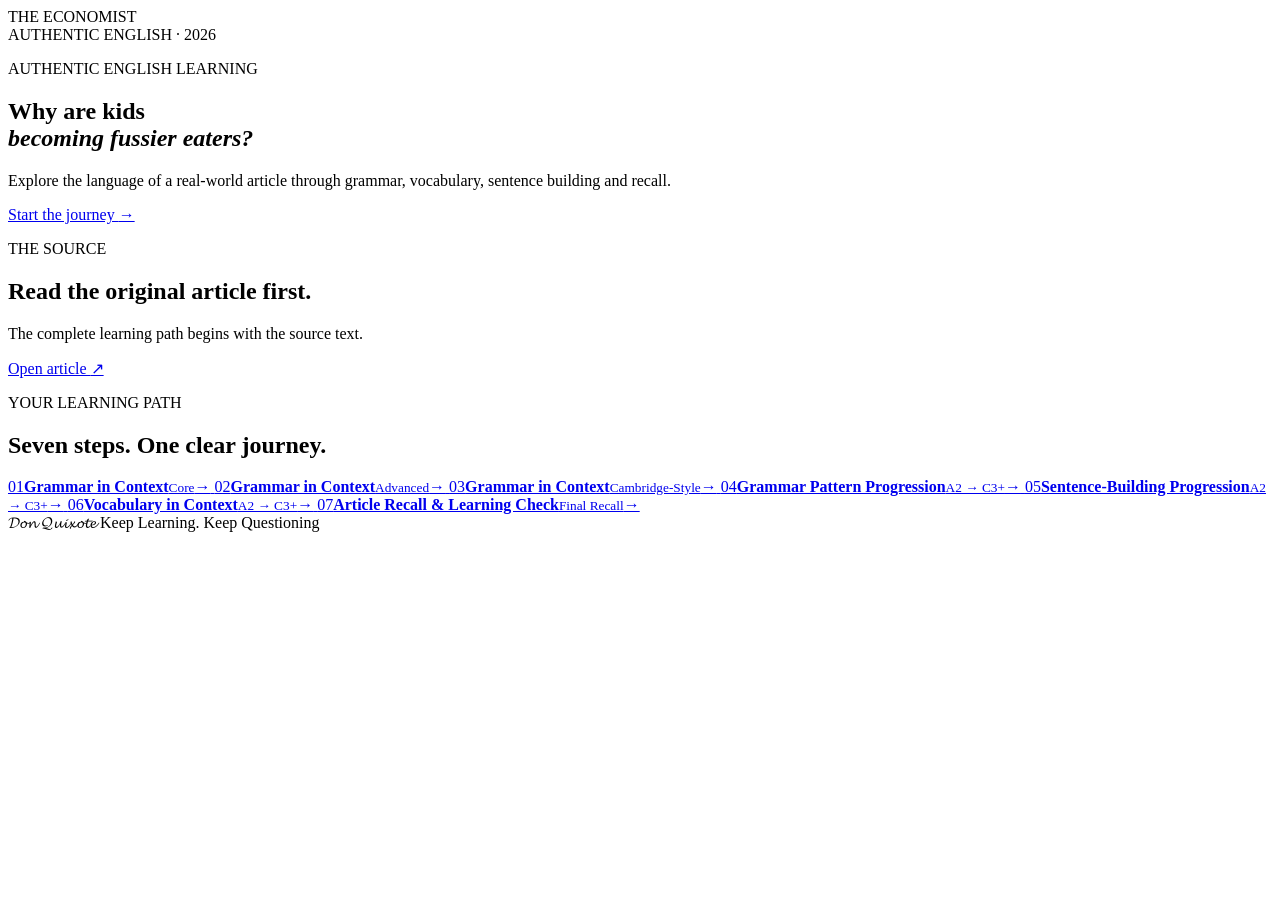
==== index.html @ 9273e47e "Add initial learning experience: index.html" ====
<!doctype html>
<html lang="en">
<head>
  <meta charset="UTF-8">
  <meta name="viewport" content="width=device-width, initial-scale=1.0">
  <meta name="description" content="An authentic English learning experience based on The Economist article Why are kids becoming fussier eaters?">
  <title>Why are kids becoming fussier eaters?</title>
  <link rel="stylesheet" href="style.css">
</head>
<body>
  <header class="topbar">
    <div class="brand">THE ECONOMIST</div>
    <div class="edition">AUTHENTIC ENGLISH · 2026</div>
  </header>

  <main>
    <section class="hero">
      <p class="eyebrow">AUTHENTIC ENGLISH LEARNING</p>
      <h1>Why are kids<br><em>becoming fussier eaters?</em></h1>
      <p class="intro">Explore the language of a real-world article through grammar, vocabulary, sentence building and recall.</p>
      <a class="primary" href="#journey">Start the journey <span>→</span></a>
    </section>

    <section class="article-strip">
      <div>
        <p class="eyebrow">THE SOURCE</p>
        <h2>Read the original article first.</h2>
        <p>The complete learning path begins with the source text.</p>
      </div>
      <a class="text-link" href="fussy eaters (The Economist UK - April 11 2026).pdf" target="_blank" rel="noopener">Open article <span>↗</span></a>
    </section>

    <section class="journey" id="journey">
      <div class="section-head">
        <p class="eyebrow">YOUR LEARNING PATH</p>
        <h2>Seven steps. One clear journey.</h2>
      </div>

      <div class="steps">
        <a href="01_Grammar_in_Context_Core.md" class="step">
          <span class="number">01</span><span><strong>Grammar in Context</strong><small>Core</small></span><span class="arrow">→</span>
        </a>
        <a href="02_Grammar_in_Context_Advanced.md" class="step">
          <span class="number">02</span><span><strong>Grammar in Context</strong><small>Advanced</small></span><span class="arrow">→</span>
        </a>
        <a href="03_Grammar_in_Context_Cambridge_Style.md" class="step">
          <span class="number">03</span><span><strong>Grammar in Context</strong><small>Cambridge-Style</small></span><span class="arrow">→</span>
        </a>
        <a href="04_Grammar_Pattern_Progression_A2_to_C3Plus.md" class="step">
          <span class="number">04</span><span><strong>Grammar Pattern Progression</strong><small>A2 → C3+</small></span><span class="arrow">→</span>
        </a>
        <a href="05_Sentence_Building_Progression_A2_to_C3Plus.md" class="step">
          <span class="number">05</span><span><strong>Sentence-Building Progression</strong><small>A2 → C3+</small></span><span class="arrow">→</span>
        </a>
        <a href="06_Vocabulary_in_Context_A2_to_C3Plus.md" class="step">
          <span class="number">06</span><span><strong>Vocabulary in Context</strong><small>A2 → C3+</small></span><span class="arrow">→</span>
        </a>
        <a href="ARTICLE RECALL & LEARNING CHECK.md" class="step final">
          <span class="number">07</span><span><strong>Article Recall & Learning Check</strong><small>Final Recall</small></span><span class="arrow">→</span>
        </a>
      </div>
    </section>
  </main>

  <footer>
    <span>𝓓𝓸𝓷 𝓠𝓾𝓲𝔁𝓸𝓽𝓮</span>
    <span>Keep Learning. Keep Questioning</span>
  </footer>

  <script src="script.js"></script>
</body>
</html>
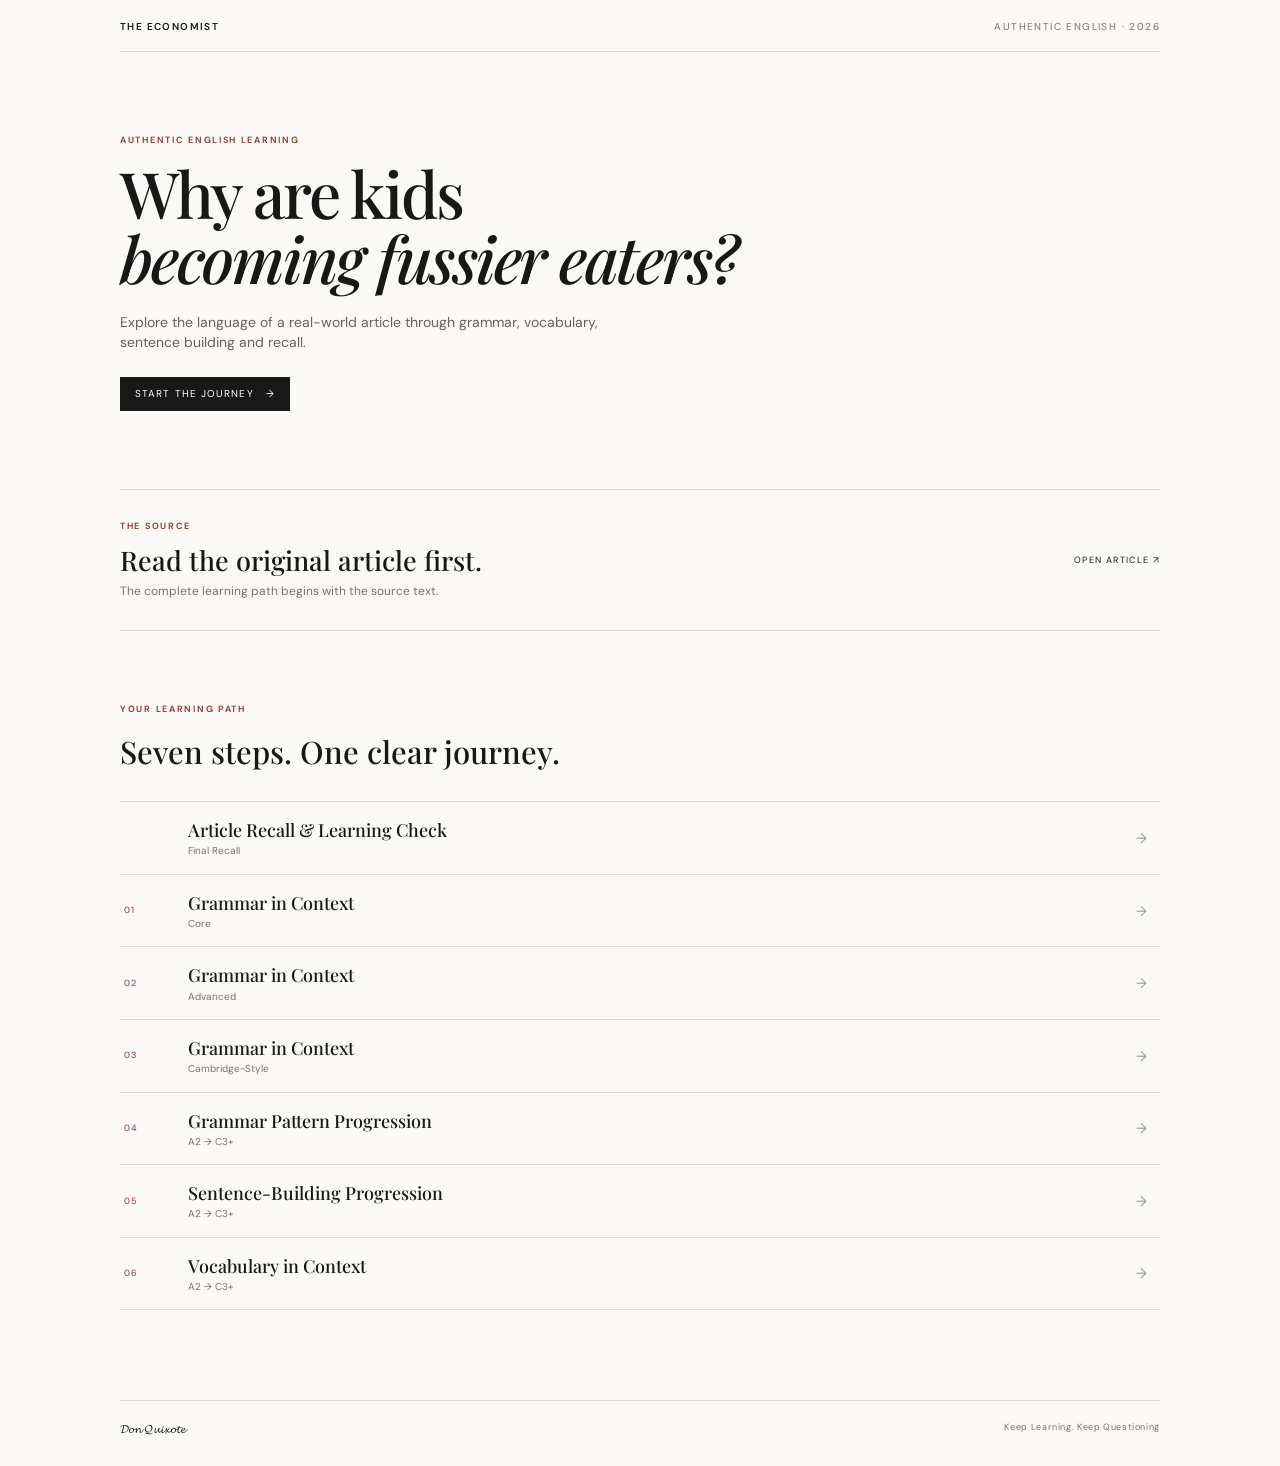
==== commit 9c60bfd5: "Reorder learning path with final recall first" ====
--- a/index.html
+++ b/index.html
@@ -37,6 +37,9 @@
       </div>
 
       <div class="steps">
+        <a href="ARTICLE RECALL & LEARNING CHECK.md" class="step final">
+          <span class="number"></span><span><strong>Article Recall & Learning Check</strong><small>Final Recall</small></span><span class="arrow">→</span>
+        </a>
         <a href="01_Grammar_in_Context_Core.md" class="step">
           <span class="number">01</span><span><strong>Grammar in Context</strong><small>Core</small></span><span class="arrow">→</span>
         </a>
@@ -55,9 +58,6 @@
         <a href="06_Vocabulary_in_Context_A2_to_C3Plus.md" class="step">
           <span class="number">06</span><span><strong>Vocabulary in Context</strong><small>A2 → C3+</small></span><span class="arrow">→</span>
         </a>
-        <a href="ARTICLE RECALL & LEARNING CHECK.md" class="step final">
-          <span class="number">07</span><span><strong>Article Recall & Learning Check</strong><small>Final Recall</small></span><span class="arrow">→</span>
-        </a>
       </div>
     </section>
   </main>
--- a/style.css
+++ b/style.css
@@ -0,0 +1,47 @@
+@import url('https://fonts.googleapis.com/css2?family=DM+Sans:wght@400;500;600&family=Playfair+Display:ital,wght@0,500;0,600;1,500;1,600&display=swap');
+
+:root{
+  --ink:#181818;
+  --muted:#77736d;
+  --line:#ddd9d1;
+  --paper:#faf9f6;
+  --accent:#8a342d;
+}
+*{box-sizing:border-box}
+html{scroll-behavior:smooth}
+body{margin:0;background:var(--paper);color:var(--ink);font-family:"DM Sans",Arial,sans-serif;line-height:1.45}
+.topbar,main,footer{width:min(1040px,calc(100% - 40px));margin:auto}
+.topbar{padding:20px 0 16px;display:flex;justify-content:space-between;border-bottom:1px solid var(--line);font-size:10px;letter-spacing:.14em}
+.brand{font-weight:600}.edition{color:var(--muted)}
+.hero{padding:82px 0 78px;max-width:820px}
+.eyebrow{margin:0 0 13px;color:var(--accent);font-size:9px;font-weight:600;letter-spacing:.19em}
+h1{margin:0;max-width:760px;font-family:"Playfair Display",Georgia,serif;font-size:clamp(42px,5vw,68px);font-weight:500;line-height:1.02;letter-spacing:-.035em}
+.intro{max-width:510px;margin:22px 0 24px;color:#66625d;font-size:14px}
+.primary{display:inline-flex;align-items:center;gap:12px;padding:10px 15px;background:var(--ink);color:#fff;text-decoration:none;font-size:10px;letter-spacing:.11em;text-transform:uppercase;transition:.2s ease}
+.primary:hover{background:var(--accent);transform:translateY(-1px)}
+.article-strip{padding:30px 0;border-top:1px solid var(--line);border-bottom:1px solid var(--line);display:flex;align-items:center;justify-content:space-between;gap:30px}
+.article-strip h2{font-family:"Playfair Display",Georgia,serif;font-size:27px;font-weight:500;line-height:1.1;margin:0}
+.article-strip p:not(.eyebrow){color:var(--muted);font-size:12px;margin:7px 0 0}
+.text-link{color:var(--ink);text-decoration:none;text-transform:uppercase;font-size:9px;letter-spacing:.15em;white-space:nowrap}
+.text-link:hover{color:var(--accent)}
+.journey{padding:72px 0 90px}
+.section-head{margin-bottom:27px}
+.section-head h2{font-family:"Playfair Display",Georgia,serif;font-size:31px;font-weight:500;margin:0}
+.steps{border-top:1px solid var(--line)}
+.step{display:grid;grid-template-columns:48px 1fr 20px;align-items:center;gap:16px;padding:15px 4px;border-bottom:1px solid var(--line);color:inherit;text-decoration:none;transition:.18s ease}
+.step:hover{padding-left:10px;background:#f1efe9}
+.number{font-size:9px;letter-spacing:.12em;color:var(--accent)}
+.step strong{display:block;font-family:"Playfair Display",Georgia,serif;font-size:18px;font-weight:500}
+.step small{display:block;margin-top:1px;color:var(--muted);font-size:10px}
+.arrow{color:#999;font-size:14px}
+footer{padding:20px 0 27px;border-top:1px solid var(--line);display:flex;justify-content:space-between;color:var(--muted);font-size:9px;letter-spacing:.07em}
+footer span:first-child{font-size:12px;color:var(--ink);letter-spacing:0}
+@media(max-width:700px){
+.topbar,main,footer{width:calc(100% - 28px)}
+.topbar{padding:17px 0 13px}.edition{display:none}
+.hero{padding:62px 0 58px}h1{font-size:clamp(39px,11vw,54px)}.intro{font-size:13px}
+.article-strip{display:block;padding:25px 0}.article-strip h2{font-size:24px}.text-link{display:inline-block;margin-top:18px}
+.journey{padding:58px 0 70px}.section-head{margin-bottom:20px}.section-head h2{font-size:27px}
+.step{grid-template-columns:38px 1fr 18px;gap:10px;padding:14px 0}.step strong{font-size:16px}
+footer{display:block}footer span{display:block;margin-top:5px}
+}
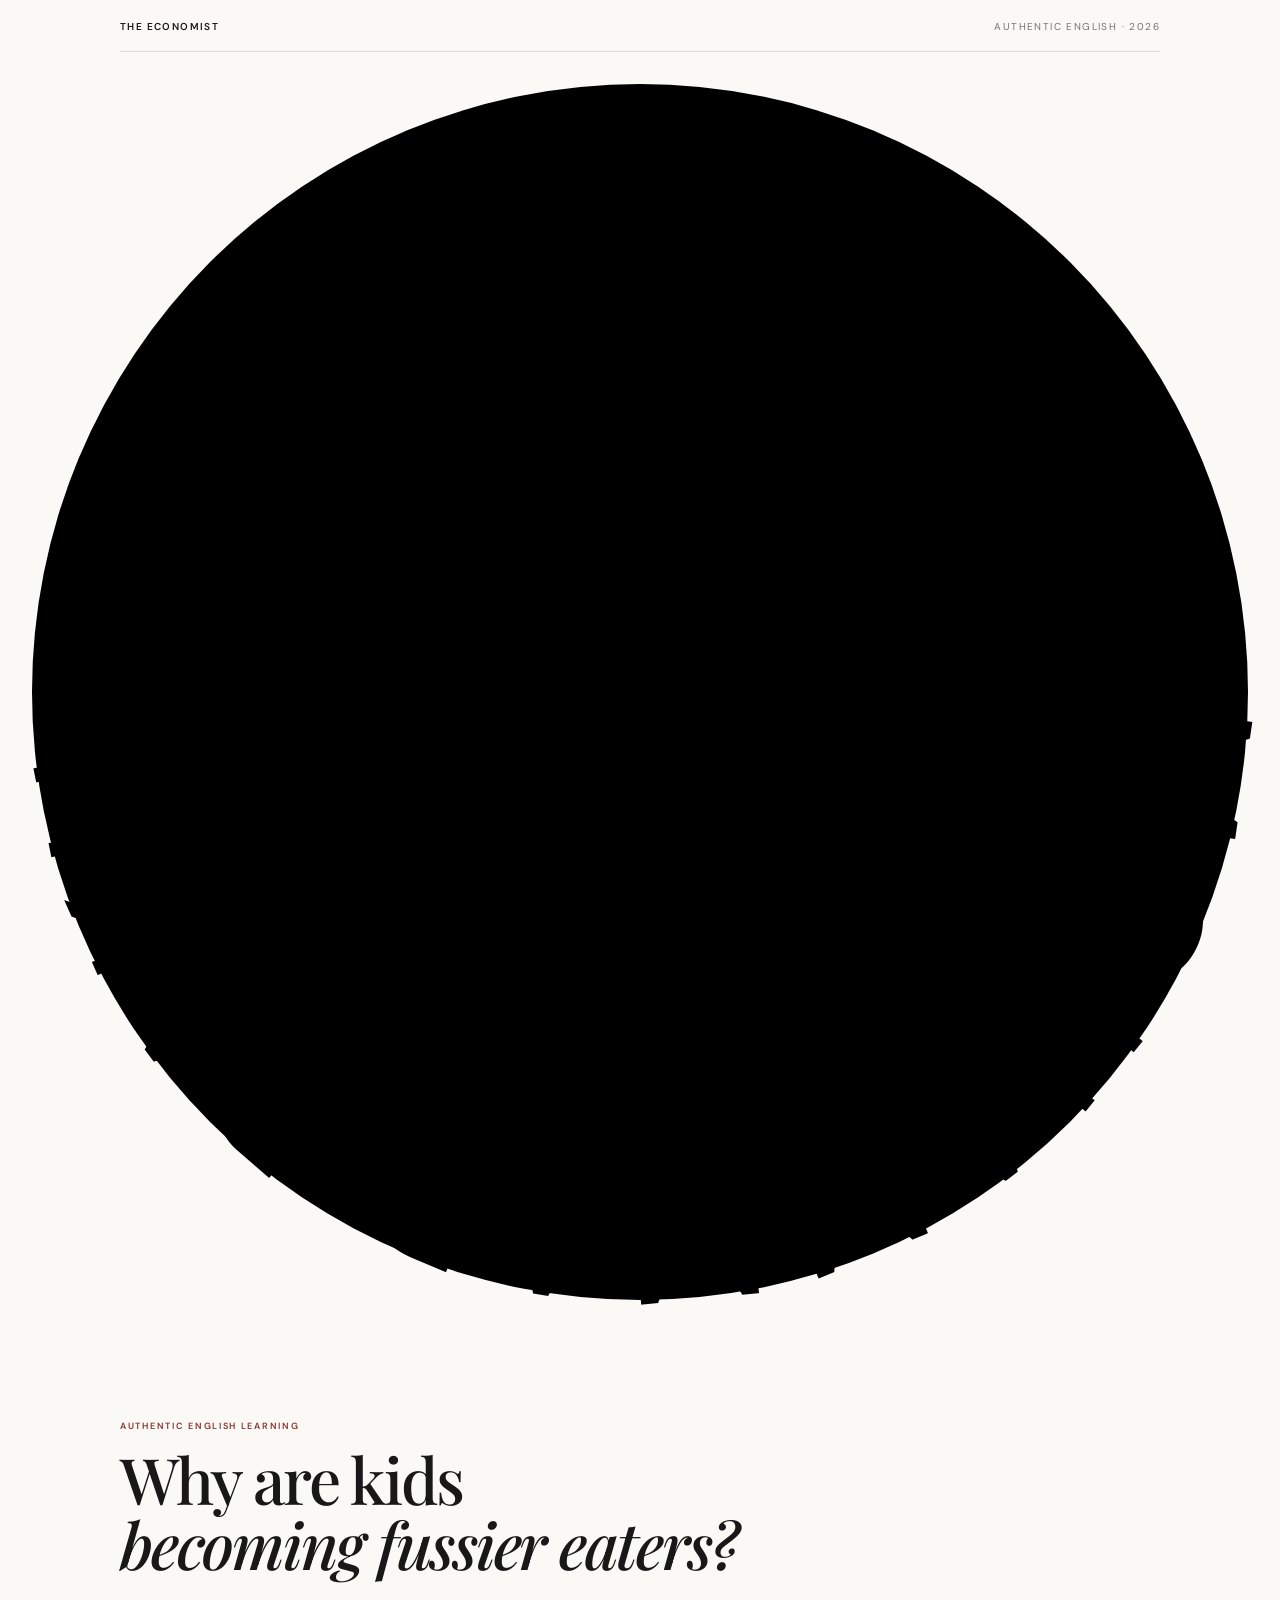
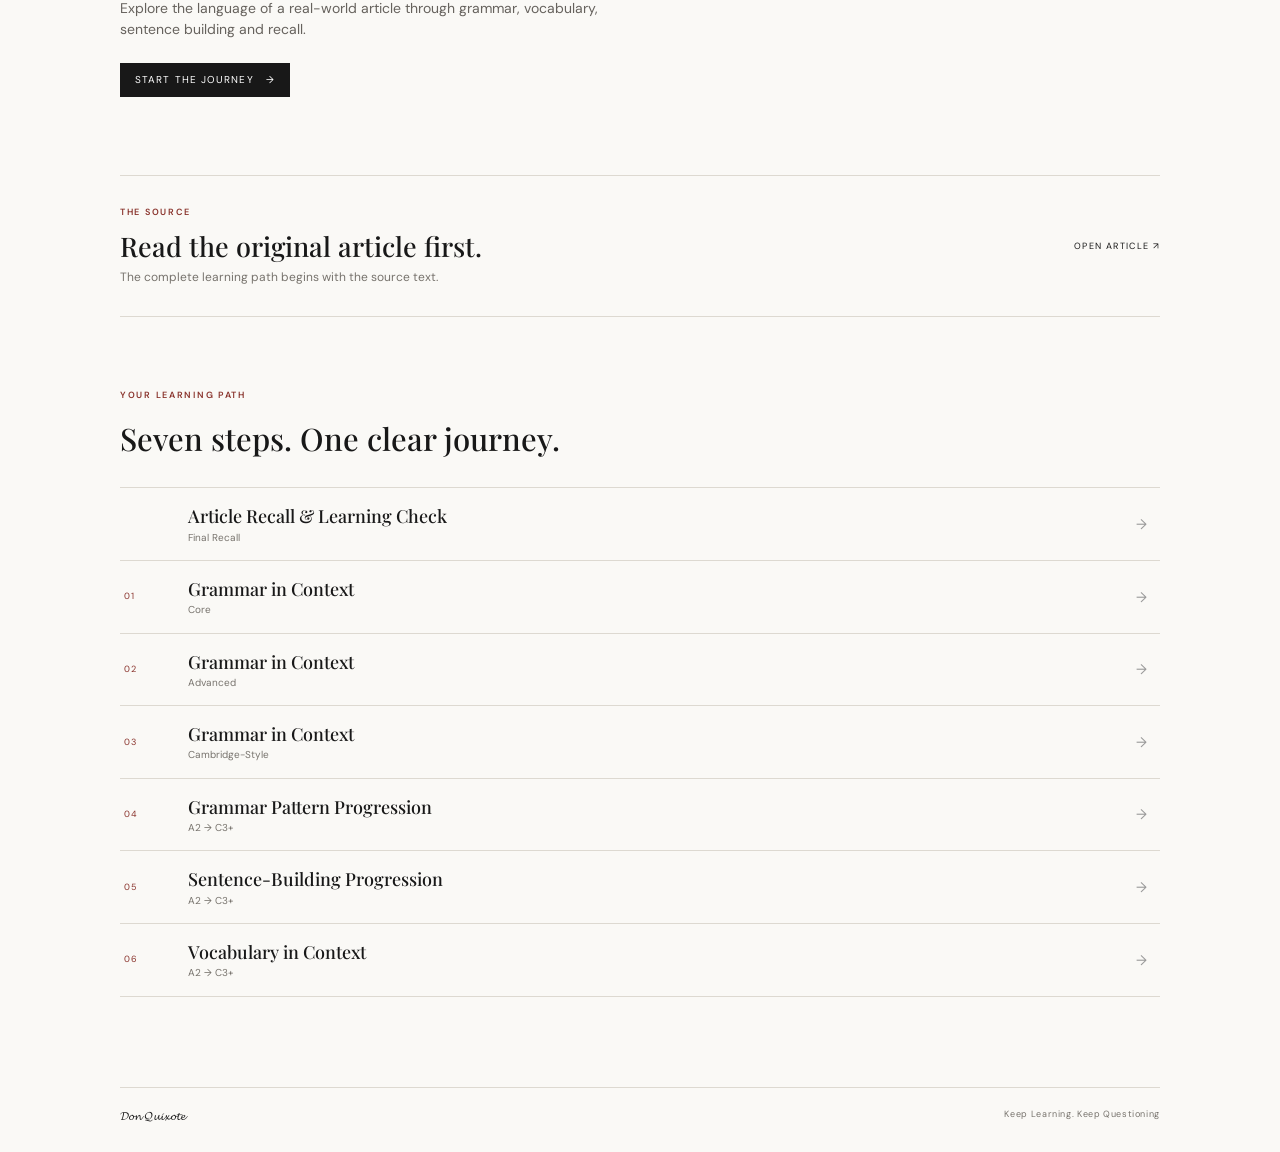
==== commit 8eace279: "Add signature logo to learning hub" ====
--- a/index.html
+++ b/index.html
@@ -12,6 +12,16 @@
     <div class="brand">THE ECONOMIST</div>
     <div class="edition">AUTHENTIC ENGLISH · 2026</div>
   </header>
+
+  <div class="home-logo" aria-label="Mohammad Bakhshandeh">
+    <svg viewBox="0 0 120 120" role="img">
+      <defs><path id="homeLogoPath" d="M 60,60 m -46,0 a46,46 0 1,1 92,0 a46,46 0 1,1 -92,0"/></defs>
+      <circle cx="60" cy="60" r="57" class="home-logo-outer"/>
+      <circle cx="60" cy="60" r="45" class="home-logo-inner"/>
+      <text class="home-logo-name"><textPath href="#homeLogoPath" startOffset="50%">MOHAMMAD BAKHSHANDEH · MOHAMMAD BAKHSHANDEH ·</textPath></text>
+      <text x="60" y="67" text-anchor="middle" class="home-logo-mb">MB</text>
+    </svg>
+  </div>
 
   <main>
     <section class="hero">
@@ -37,25 +47,25 @@
       </div>
 
       <div class="steps">
-        <a href="ARTICLE RECALL & LEARNING CHECK.md" class="step final">
+        <a href="worksheet.html?file=ARTICLE%20RECALL%20%26%20LEARNING%20CHECK.md" class="step final">
           <span class="number"></span><span><strong>Article Recall & Learning Check</strong><small>Final Recall</small></span><span class="arrow">→</span>
         </a>
-        <a href="01_Grammar_in_Context_Core.md" class="step">
+        <a href="worksheet.html?file=01_Grammar_in_Context_Core.md" class="step">
           <span class="number">01</span><span><strong>Grammar in Context</strong><small>Core</small></span><span class="arrow">→</span>
         </a>
-        <a href="02_Grammar_in_Context_Advanced.md" class="step">
+        <a href="worksheet.html?file=02_Grammar_in_Context_Advanced.md" class="step">
           <span class="number">02</span><span><strong>Grammar in Context</strong><small>Advanced</small></span><span class="arrow">→</span>
         </a>
-        <a href="03_Grammar_in_Context_Cambridge_Style.md" class="step">
+        <a href="worksheet.html?file=03_Grammar_in_Context_Cambridge_Style.md" class="step">
           <span class="number">03</span><span><strong>Grammar in Context</strong><small>Cambridge-Style</small></span><span class="arrow">→</span>
         </a>
-        <a href="04_Grammar_Pattern_Progression_A2_to_C3Plus.md" class="step">
+        <a href="worksheet.html?file=04_Grammar_Pattern_Progression_A2_to_C3Plus.md" class="step">
           <span class="number">04</span><span><strong>Grammar Pattern Progression</strong><small>A2 → C3+</small></span><span class="arrow">→</span>
         </a>
-        <a href="05_Sentence_Building_Progression_A2_to_C3Plus.md" class="step">
+        <a href="worksheet.html?file=05_Sentence_Building_Progression_A2_to_C3Plus.md" class="step">
           <span class="number">05</span><span><strong>Sentence-Building Progression</strong><small>A2 → C3+</small></span><span class="arrow">→</span>
         </a>
-        <a href="06_Vocabulary_in_Context_A2_to_C3Plus.md" class="step">
+        <a href="worksheet.html?file=06_Vocabulary_in_Context_A2_to_C3Plus.md" class="step">
           <span class="number">06</span><span><strong>Vocabulary in Context</strong><small>A2 → C3+</small></span><span class="arrow">→</span>
         </a>
       </div>
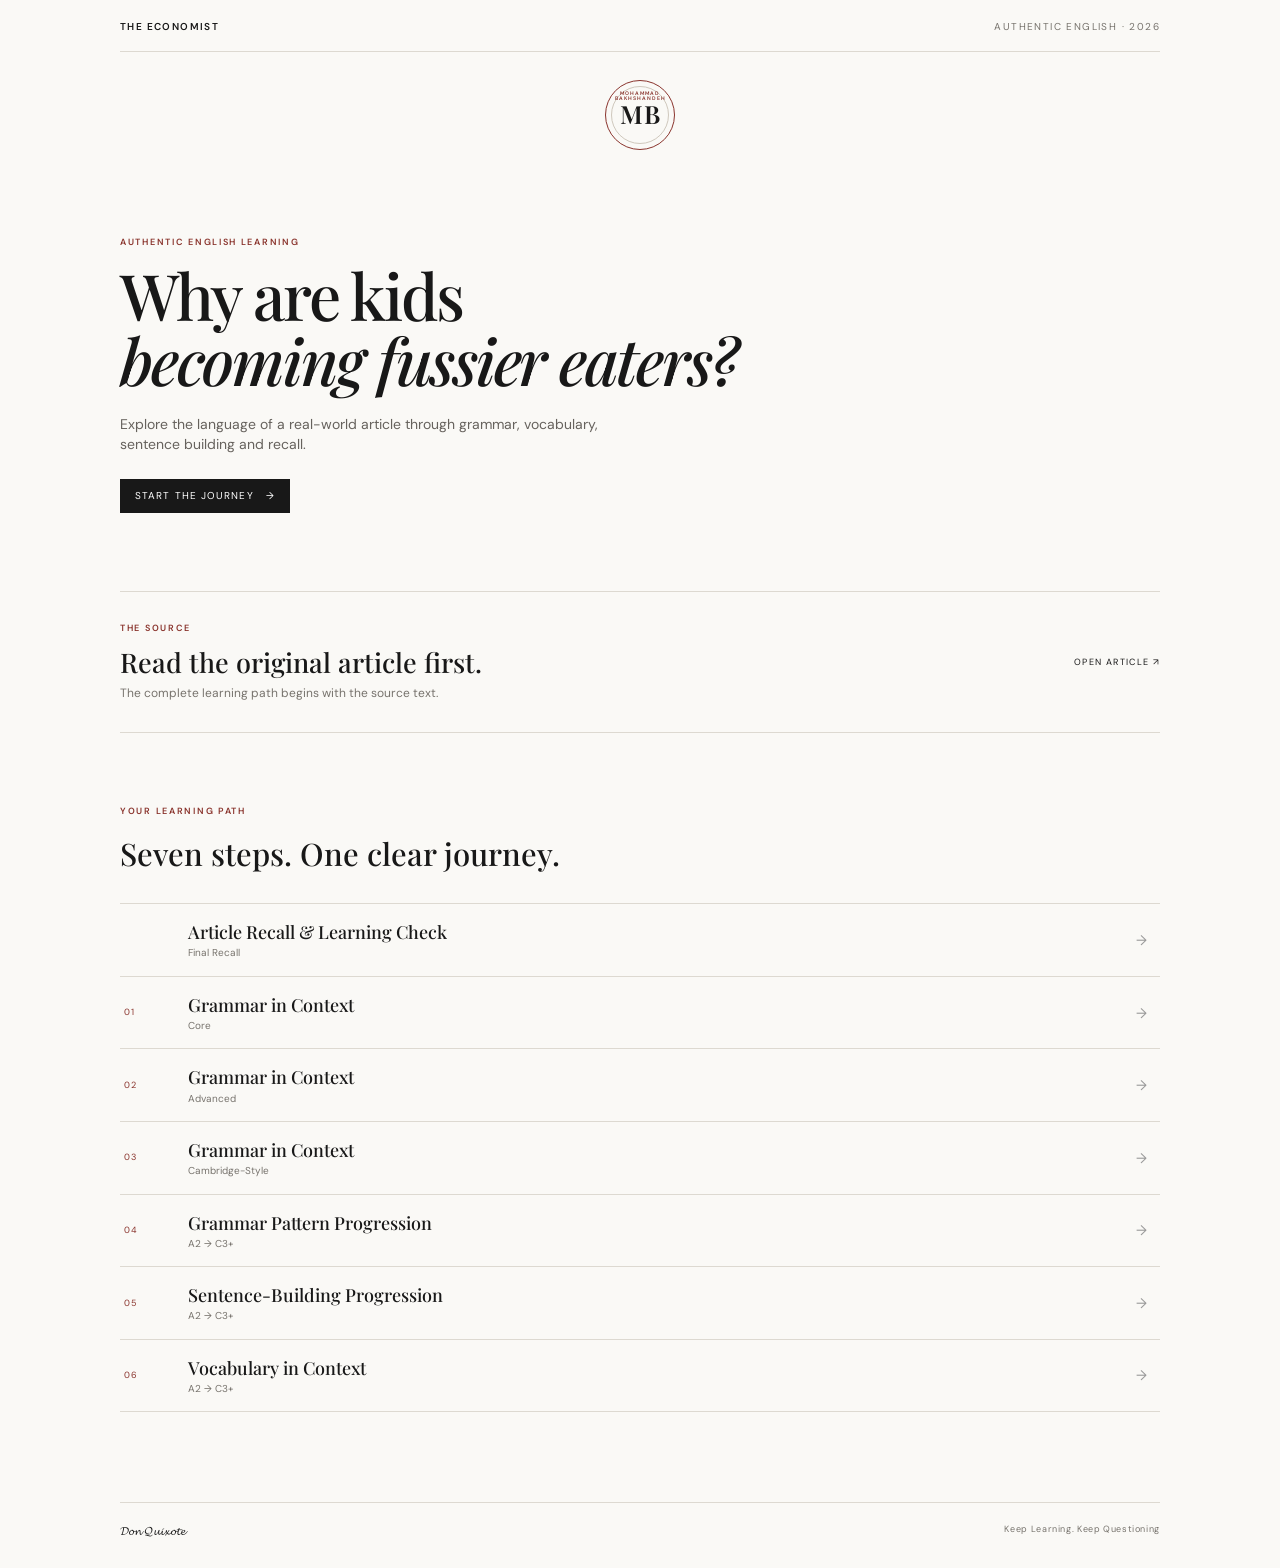
==== commit 1bb710a3: "Refresh homepage logo and stylesheet cache version" ====
--- a/index.html
+++ b/index.html
@@ -5,7 +5,7 @@
   <meta name="viewport" content="width=device-width, initial-scale=1.0">
   <meta name="description" content="An authentic English learning experience based on The Economist article Why are kids becoming fussier eaters?">
   <title>Why are kids becoming fussier eaters?</title>
-  <link rel="stylesheet" href="style.css">
+  <link rel="stylesheet" href="style.css?v=20260930-2">
 </head>
 <body>
   <header class="topbar">
@@ -14,13 +14,10 @@
   </header>
 
   <div class="home-logo" aria-label="Mohammad Bakhshandeh">
-    <svg viewBox="0 0 120 120" role="img">
-      <defs><path id="homeLogoPath" d="M 60,60 m -46,0 a46,46 0 1,1 92,0 a46,46 0 1,1 -92,0"/></defs>
-      <circle cx="60" cy="60" r="57" class="home-logo-outer"/>
-      <circle cx="60" cy="60" r="45" class="home-logo-inner"/>
-      <text class="home-logo-name"><textPath href="#homeLogoPath" startOffset="50%">MOHAMMAD BAKHSHANDEH · MOHAMMAD BAKHSHANDEH ·</textPath></text>
-      <text x="60" y="67" text-anchor="middle" class="home-logo-mb">MB</text>
-    </svg>
+    <div class="home-logo-ring">
+      <span class="home-logo-name">MOHAMMAD BAKHSHANDEH</span>
+      <span class="home-logo-mb">MB</span>
+    </div>
   </div>
 
   <main>
--- a/style.css
+++ b/style.css
@@ -44,4 +44,62 @@
 .journey{padding:58px 0 70px}.section-head{margin-bottom:20px}.section-head h2{font-size:27px}
 .step{grid-template-columns:38px 1fr 18px;gap:10px;padding:14px 0}.step strong{font-size:16px}
 footer{display:block}footer span{display:block;margin-top:5px}
-}+}
+
+.home-logo{
+  width:78px;
+  height:78px;
+  margin:24px auto 0;
+  display:flex;
+  align-items:center;
+  justify-content:center;
+}
+.home-logo-ring{
+  width:70px;
+  height:70px;
+  border:1px solid var(--accent);
+  border-radius:50%;
+  position:relative;
+  display:flex;
+  align-items:center;
+  justify-content:center;
+  background:var(--paper);
+}
+.home-logo-ring::after{
+  content:"";
+  position:absolute;
+  inset:5px;
+  border:1px solid #cfc8bd;
+  border-radius:50%;
+}
+.home-logo-name{
+  position:absolute;
+  top:10px;
+  left:50%;
+  transform:translateX(-50%);
+  width:62px;
+  text-align:center;
+  color:var(--accent);
+  font-family:"DM Sans",Arial,sans-serif;
+  font-size:5.2px;
+  font-weight:600;
+  line-height:1.15;
+  letter-spacing:1px;
+  text-transform:uppercase;
+  z-index:2;
+}
+.home-logo-mb{
+  position:relative;
+  z-index:2;
+  color:var(--ink);
+  font-family:"Playfair Display",Georgia,serif;
+  font-size:25px;
+  font-weight:600;
+  letter-spacing:1px;
+}
+@media(max-width:700px){
+  .home-logo{width:68px;height:68px;margin-top:20px}
+  .home-logo-ring{width:62px;height:62px}
+  .home-logo-name{top:9px;width:55px;font-size:4.7px}
+  .home-logo-mb{font-size:22px}
+}
